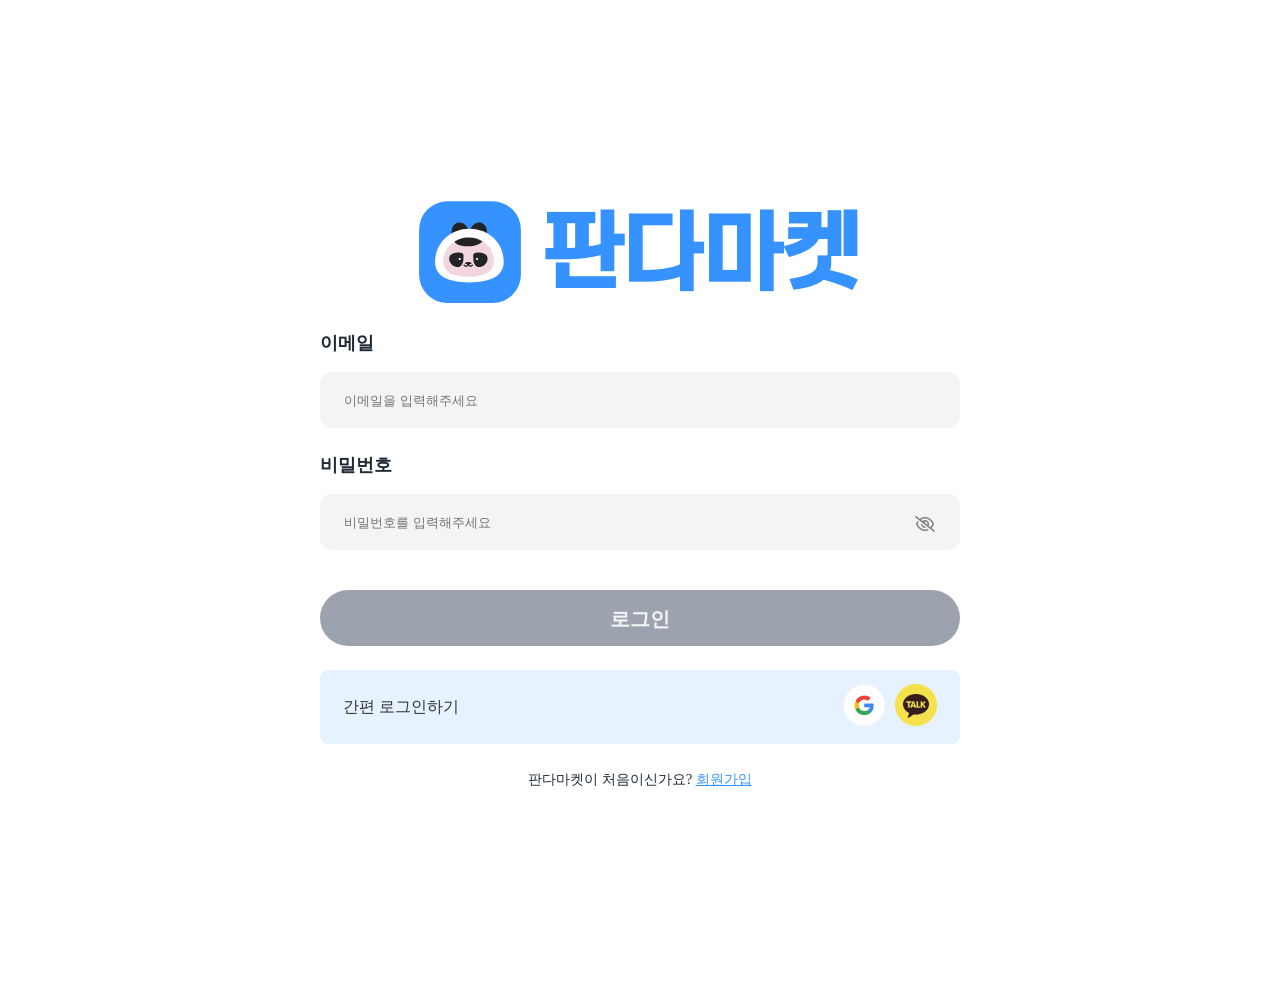
==== .github/7-sprint-mission-fe/week1/loginpage/login.html @ 4fb614ce "defer src로 변경" ====
<!DOCTYPE html>
<html lang="en">
  <head>
    <meta charset="UTF-8" />
    <meta name="viewport" content="width=device-width, initial-scale=1.0" />
    <title>Document</title>
    <link rel="stylesheet" href="../reset.css" />
    <link rel="stylesheet" href="../auth.css" />
    <link
      rel="stylesheet"
      href="https://cdnjs.cloudflare.com/ajax/libs/font-awesome/6.0.0/css/all.min.css"
      crossorigin="anonymous"
    />
  </head>
  <body>
    <!-- 배너 -->
    <div class="top">
      <a href="../index.html"
        ><img src="../img/판다 얼굴.svg" alt="판다얼굴"
      /></a>
      <h1>판다마켓</h1>
    </div>
    <div>
      <div class="gap24">
        <!-- 이메일 패스워드 -->
        <div class="textPW gap24">
          <!-- 이메일 -->
          <div class="gap16">
            <label>이메일</label>
            <input type="email" placeholder="이메일을 입력해주세요" />
          </div>
          <!-- 패스워드 -->
          <div class="gap16 input_wrap">
            <label for="password">비밀번호</label>
            <input
              type="password"
              id="password"
              placeholder="비밀번호를 입력해주세요"
            />
            <div class="eyes"><i class="fas fa-eye-slash"></i></div>
          </div>
        </div>

        <!-- 로그인 버튼 -->
        <div class="loginButton">
          <input type="submit" value="로그인" />
        </div>
        <!-- 간편로그인 -->
        <div class="comfort">
          <p>간편 로그인하기</p>
          <div class="comlog">
            <a href="https://www.google.com/"
              ><img src="./img/Component 2@3x.png" alt="google"
            /></a>
            <a href="https://www.kakaocorp.com/page/"
              ><img src="./img/Component 3@3x.png" alt="kakaoTalk"
            /></a>
          </div>
        </div>
        <!-- 회원가입 -->
        <div class="signlink">
          <p>판다마켓이 처음이신가요? <a href="./signup.html">회원가입</a></p>
        </div>
      </div>
    </div>
    <script defer src="./login.js"></script>
  </body>
</html>
---- .github/7-sprint-mission-fe/week1/auth.css ----
@font-face {
  font-family: 'ROKAFSansMedium';
  src: url('../rokafsansmedium-normal.woff') format('woff');
  font-weight: normal;
  font-style: normal;
}


body {
  display: flex;
  flex-direction: column;
  align-items: center;
  margin: 200px ;
  /* max-width: 1920px; */
}

/* 배너 */
.top {
  display: flex;
  justify-content: center;
  color: var(--brand-blue, #3692FF);
  font-family: 'ROKAFSansMedium';
  font-size: 40px;
  font-style: normal;
  font-weight: 700;
  height: 90px;
  margin-bottom: 40px;
  width: 640px;
  gap: 20px;
}

.top img {
  width: 103.529px;
  height: 103.88px;
  flex-shrink: 0;
}

/* 이메일 패스워드 */

.textPW input {
  background: var(--Cool-Gray-100, #F3F4F6);
  color: var(--Secondary-400, #9CA3AF);
  display: flex;
  width: 640px;
  height: 56px;
  padding: 16px 24px;
  border-radius: 12px;

}

label {
  color: var(--Secondary-800, #1F2937);
  font-family: Pretendard;
  font-size: 18px;
  font-style: normal;
  font-weight: 700;
  line-height: 26px;
}

.textPW input:focus {
  outline: 2px solid #3692FF;
}

/* eyes */
.input_wrap {
  position: relative;
}

.eyes i {
  display: flex;
  position: absolute;
  color: gray;
  left: 93%;
  bottom: 30%;
  font-weight: 300;
}

/* 갭 */
.gap16 {
  display: flex;
  flex-direction: column;
  gap: 16px;
}

.gap24 {
  display: flex;
  flex-direction: column;
  gap: 24px;
}

/* 로그인 버튼 */
.loginButton input {
  color: var(--Cool-Gray-100, #F3F4F6);
  text-align: center;
  font-size: 20px;
  font-style: normal;
  font-weight: 600;
  line-height: 32px;
  border-radius: 40px;
  background: var(--Secondary-400, #9CA3AF);
  padding: 13px 124px;
  width: 640px;
  height: 56px;
  cursor: pointer;
}

.loginButton input:hover {
  background-color: #3692FF;
}


/* 간편로그인 */
.comfort {
  width: 640px;
  height: 74px;
  padding: 16px 23px;
  border-radius: 8px;
  background: #E6F2FF;
  display: flex;
  flex-direction: row;
  align-items: center;
  justify-content: space-between;
  gap: 20px;

}

.comfort img {
  align-items: center;
  width: 42px;
  height: 42px;
  flex-shrink: 0;
}

.signlink {
  text-align: center;
  color: var(--Secondary-800, #1F2937);
  font-family: Pretendard;
  font-size: 14px;
  font-style: normal;
  font-weight: 500;
  line-height: 24px;
}

.signlink a {
  color: var(--Primary-100, #3692FF);
  font-family: Pretendard;
  font-size: 14px;
  font-style: normal;
  font-weight: 500;
  line-height: normal;
  text-decoration-line: underline;
  text-decoration-style: solid;
  text-decoration-skip-ink: none;
  text-decoration-thickness: auto;
  text-underline-offset: auto;
  text-underline-position: from-font;
}

.comlog {
  display: flex;
  flex-direction: row;
  gap: 10px;
}
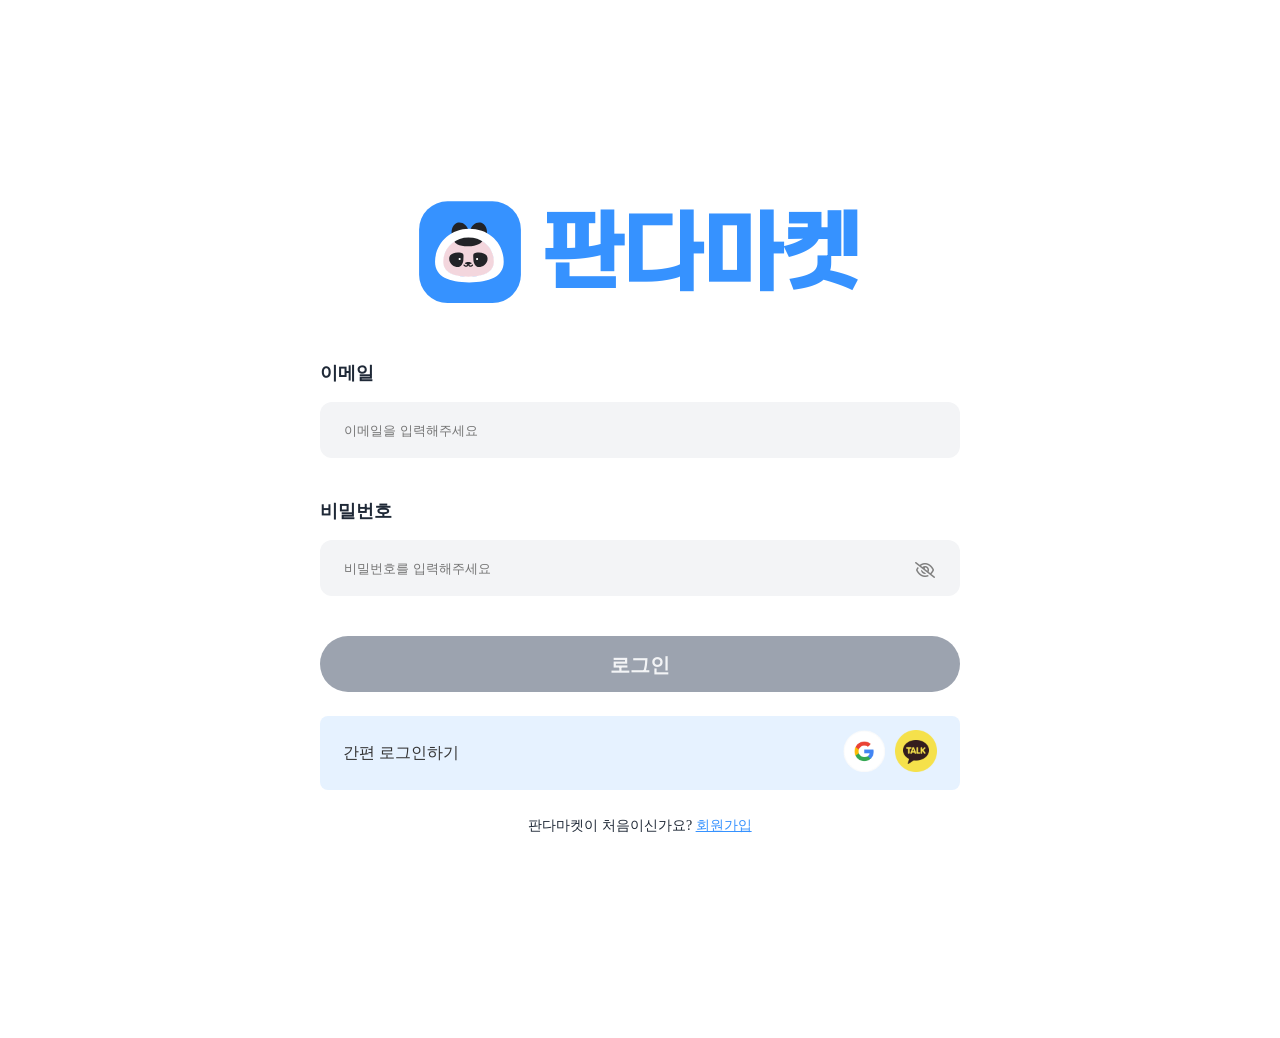
==== commit 0c8d2424: "유효성 및 에러메세지" ====
--- a/.github/7-sprint-mission-fe/week1/loginpage/login.html
+++ b/.github/7-sprint-mission-fe/week1/loginpage/login.html
@@ -26,24 +26,33 @@
         <div class="textPW gap24">
           <!-- 이메일 -->
           <div class="gap16">
-            <label>이메일</label>
-            <input type="email" placeholder="이메일을 입력해주세요" />
+              <label>이메일</label>
+              <input
+                type="email"
+                id="email"
+                placeholder="이메일을 입력해주세요"
+              />
+            <div id="email-error" class="error-message"></div>
           </div>
+
           <!-- 패스워드 -->
-          <div class="gap16 input_wrap">
-            <label for="password">비밀번호</label>
-            <input
-              type="password"
-              id="password"
-              placeholder="비밀번호를 입력해주세요"
-            />
-            <div class="eyes"><i class="fas fa-eye-slash"></i></div>
+          <div>
+            <div class="gap16 input_wrap">
+              <label for="password">비밀번호</label>
+              <input
+                type="password"
+                id="password"
+                placeholder="비밀번호를 입력해주세요"
+              />
+              <div class="eyes"><i class="fas fa-eye-slash"></i></div>
+            </div>
+            <div id="password-error" class="error-message"></div>
           </div>
         </div>
 
         <!-- 로그인 버튼 -->
         <div class="loginButton">
-          <input type="submit" value="로그인" />
+          <button type="submit" value="로그인">로그인</button>
         </div>
         <!-- 간편로그인 -->
         <div class="comfort">
--- a/.github/7-sprint-mission-fe/week1/auth.css
+++ b/.github/7-sprint-mission-fe/week1/auth.css
@@ -24,7 +24,7 @@
   font-style: normal;
   font-weight: 700;
   height: 90px;
-  margin-bottom: 40px;
+  margin-bottom: 70px;
   width: 640px;
   gap: 20px;
 }
@@ -89,7 +89,7 @@
 }
 
 /* 로그인 버튼 */
-.loginButton input {
+.loginButton button {
   color: var(--Cool-Gray-100, #F3F4F6);
   text-align: center;
   font-size: 20px;
@@ -104,7 +104,7 @@
   cursor: pointer;
 }
 
-.loginButton input:hover {
+.loginButton button:hover {
   background-color: #3692FF;
 }
 
@@ -160,4 +160,8 @@
   display: flex;
   flex-direction: row;
   gap: 10px;
+}
+
+#password-error{
+  display: inline;
 }
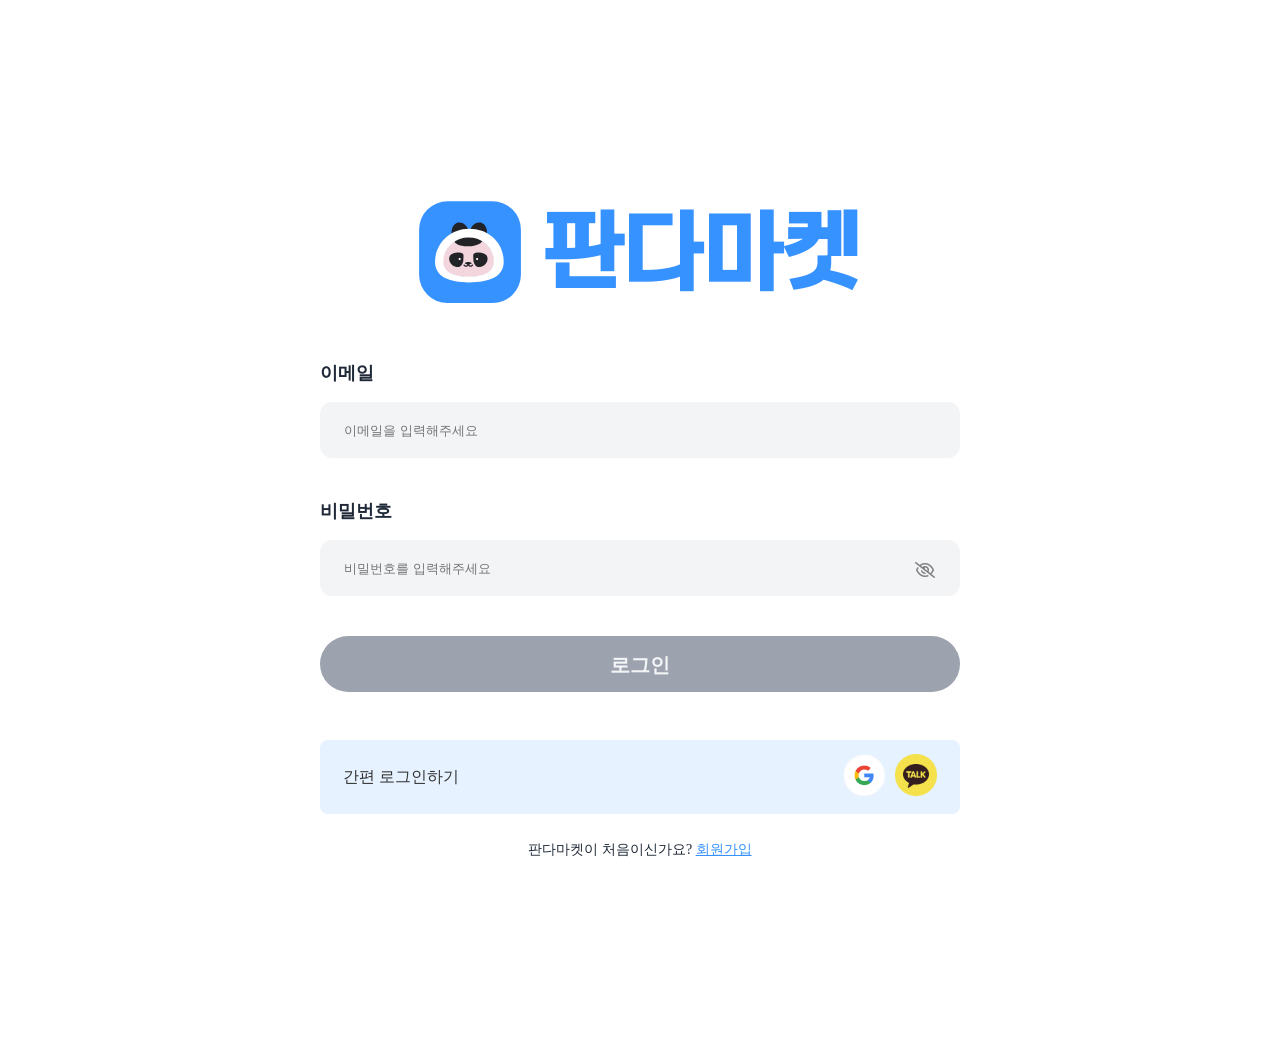
==== commit ec8b1f8f: "로그인 모달 배경생성제거" ====
--- a/.github/7-sprint-mission-fe/week1/loginpage/login.html
+++ b/.github/7-sprint-mission-fe/week1/loginpage/login.html
@@ -3,7 +3,7 @@
   <head>
     <meta charset="UTF-8" />
     <meta name="viewport" content="width=device-width, initial-scale=1.0" />
-    <title>Document</title>
+    <title>로그인 페이지</title>
     <link rel="stylesheet" href="../reset.css" />
     <link rel="stylesheet" href="../auth.css" />
     <link
@@ -26,12 +26,12 @@
         <div class="textPW gap24">
           <!-- 이메일 -->
           <div class="gap16">
-              <label>이메일</label>
-              <input
-                type="email"
-                id="email"
-                placeholder="이메일을 입력해주세요"
-              />
+            <label>이메일</label>
+            <input
+              type="email"
+              id="email"
+              placeholder="이메일을 입력해주세요"
+            />
             <div id="email-error" class="error-message"></div>
           </div>
 
@@ -52,8 +52,26 @@
 
         <!-- 로그인 버튼 -->
         <div class="loginButton">
-          <button type="submit" value="로그인">로그인</button>
+          <button type="button" value="로그인" id="login-button" disabled>
+            로그인
+          </button>
         </div>
+
+        <!-- 모달 버튼 -->
+        <div class="modal-background">
+          <div class="modal-background-color" id="modalBack"></div>
+          <div class="modal-button" id="pwModalButton">
+            <h2 >비밀번호가 일치하지 않습니다.</h2>
+            <button type="button" class="modal-btn" id="CloseBtn">확인</button>
+            
+          </div><div class="modal-background-color" id="modalBack"></div>
+          <div class="modal-button" id="successModalButton">
+            <h2>로그인 성공!</h2>
+            <button type="button" class="modal-btn" id="moveBtn">확인</button>
+          </div>
+        </div>
+
+
         <!-- 간편로그인 -->
         <div class="comfort">
           <p>간편 로그인하기</p>
--- a/.github/7-sprint-mission-fe/week1/auth.css
+++ b/.github/7-sprint-mission-fe/week1/auth.css
@@ -10,7 +10,7 @@
   display: flex;
   flex-direction: column;
   align-items: center;
-  margin: 200px ;
+  margin: 200px;
   /* max-width: 1920px; */
 }
 
@@ -162,6 +162,74 @@
   gap: 10px;
 }
 
-#password-error{
+#password-error {
   display: inline;
+}
+
+/* error */
+.error-message {
+  color: red;
+}
+
+
+input.error {
+  border: 1px solid red;
+}
+
+/* 
+  modal-Button */
+  .modal-background{
+    display: grid;
+  place-items: center;
+  }
+
+  .modal-background-color{
+    display: none;
+    position: fixed;
+    top: 0;
+    left: 0;
+    bottom: 0;
+    right: 0;
+    background-color: rgba(0, 0, 0, 0.70);
+  }
+
+.modal-button {
+  display: none;
+  position: relative;
+  width: 33.75rem;
+  border-radius: 0.5rem;
+  background: #FFF;
+  position:absolute;
+  
+}
+
+.modal-button h2 {
+  color: var(--Cool-Gray-800, #1F2937);
+  height: 15.625rem;
+  text-align: center;
+  font-size: 1rem;
+  font-style: normal;
+  font-weight: 500;
+  line-height: normal;
+  padding-top: 6.75rem;
+}
+
+.modal-btn {
+  display: flex;
+  position: absolute;
+  right: 0;
+  bottom: 0;
+  width: 7.5rem;
+  height: 3rem;
+  padding: 0.75rem 1.4375rem;
+  justify-content: center;
+  align-content: right;
+  gap: 0.625rem;
+  border-radius: 0.5rem;
+  background: var(--brand-blue, #3692FF);
+  color: #FFF;
+  font-size: 1rem;
+  font-weight: 600;
+  margin-right: 1.75rem;
+  margin-bottom: 1.75rem;
 }
